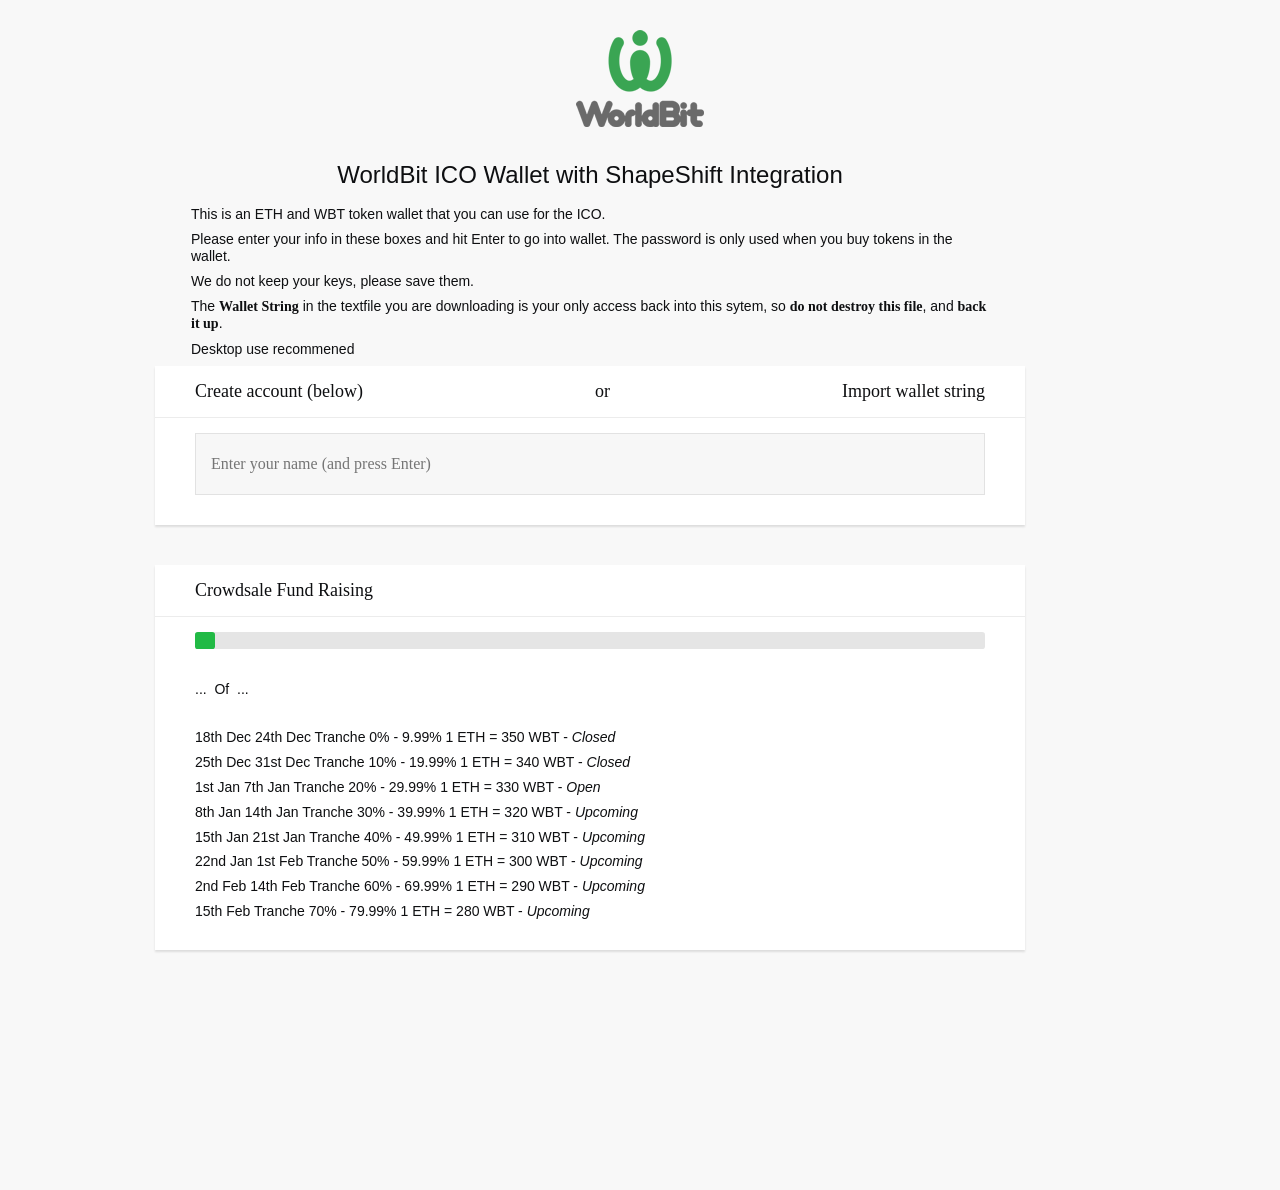
==== index.html @ 4c20ecab "updated ICO stage" ====
<!DOCTYPE html>
<html>

<head>
	<script>
		//if (window.location.protocol != "https:")
		//window.location.href = "https:" + window.location.href.substring(window.location.protocol.length);
	</script>
	<title>WorldBit Token Wallet</title>
	<meta charset="utf-8">
	<meta content="width=device-width, initial-scale=1.0, maximum-scale=1.0, user-scalable=no" name="viewport">
	<meta name="description" content="WorldBit Token Wallet">
	
	<link rel="apple-touch-icon" sizes="180x180" href="images/favicon-180x180.png">
	<link rel="icon" type="image/png" sizes="192x192" href="images/favicon-192x192.png">
	<link rel="icon" type="image/png" sizes="32x32" href="images/favicon-32x32.png">

	<link rel="stylesheet" href="css/dashboardred.css?v=5">
	<link rel="stylesheet" href="css/progress.min.css">
	<link rel="stylesheet" href="https://cdnjs.cloudflare.com/ajax/libs/limonte-sweetalert2/7.0.6/sweetalert2.min.css">
	<link rel="stylesheet" href="css/jquery-u.css">

	<script src="https://ajax.googleapis.com/ajax/libs/jquery/1.12.4/jquery.min.js"></script>

	<!-- Google Tag Manager -->
	<script>(function(w,d,s,l,i){w[l]=w[l]||[];w[l].push({'gtm.start':
	new Date().getTime(),event:'gtm.js'});var f=d.getElementsByTagName(s)[0],
	j=d.createElement(s),dl=l!='dataLayer'?'&l='+l:'';j.async=true;j.src=
	'https://www.googletagmanager.com/gtm.js?id='+i+dl;f.parentNode.insertBefore(j,f);
	})(window,document,'script','dataLayer','GTM-WV2728K');</script>
	<!-- End Google Tag Manager -->

</head>

<body>
	<!-- Google Tag Manager (noscript) -->
	<noscript><iframe src="https://www.googletagmanager.com/ns.html?id=GTM-WV2728K" height="0" width="0" style="display:none;visibility:hidden"></iframe></noscript>
	<!-- End Google Tag Manager (noscript) -->
	<header>
		<div class="logo-container">
			<center>
				<img src="images/logo.png">
			</center>
			<div class="wallet-desc" style="display: none" id="desc_main">
				<p class="small-margin">This is your WorldBit Wallet. It will show both your Ethereum balance and your WBT tokens.
					<br> You must contribute ETH from this wallet in order to have your tokens appear here.</p>
			</div>
		</div>
	</header>
	<div class="b-form-place container">

		<div class="row" id='reg'>
			<div class="col-md-offset-1 col-md-9" style='display:none' id='right'>

				<div class="login-desc" id="desc_login">
					<center>
						<h3 style="padding-bottom: 8px;">WorldBit ICO Wallet with ShapeShift Integration</h3>
					</center>
					<p>This is an ETH and WBT token wallet that you can use for the ICO.</p>
					<p>Please enter your info in these boxes and hit Enter to go into wallet. The password is only used when you buy tokens
						in the wallet.</p>
					<p> We do not keep your keys, please save them.</p>
					<p>The
						<b>Wallet String</b> in the textfile you are downloading is your only access back into this sytem, so
						<b>do not destroy this file</b>, and
						<b>back it up</b>.</p>
					<p>Desktop use recommened</p>
				</div>

				<div class="b-form-cont">
					<h2 class="b-form-cont__title" style="display: flex;">
						<span id="btn_create_account" style="float: left;">Create account (below)</span>
						<span style="margin-left: auto; margin-right: auto;">or</span>
						<span style='float:right; cursor: pointer;' onclick='importkey();'>Import wallet string</span>
					</h2>
					<div class="b-form b-form--place container-fluid">
						<div class="b-form__row">
							<input type="text" id='name' placeholder="Enter your name (and press Enter)">
						</div>
						<div class="b-form__row email" style='display:none'>
							<input type="text" id='email' placeholder="Enter your email (and press Enter)">
						</div>
						<div class="b-form__row pre_pass" style='display:none'>
							<input type="password" id='pre_pass' placeholder="Enter password (and press Enter)">
						</div>
						<div class="b-form__row pass" style='display:none'>
							<input type="password" id='pass' placeholder="Confirm password (and press Enter)">
						</div>
					</div>
				</div>

				<div class="b-form-cont">
					<h2 class="b-form-cont__title" style="display: flex;">
						Crowdsale Fund Raising
					</h2>
					<div class="b-form b-form--place container-fluid">
						<div class="b-form__row">
							<div id="progress_funding" class="ui green progress">
								<div class="bar">
								</div>
							</div>
						</div>
						<div class="b-form__row">
							<span id="token_sold">...</span>
							<span>&nbsp;Of&nbsp;</span>
							<span id="token_total">...</span>
						</div>
						<div class="b-form__row">
							<p>18th Dec 24th Dec Tranche 0% - 9.99% 1 ETH = 350 WBT - <i>Closed</i></p>
							<p>25th Dec 31st Dec Tranche 10% - 19.99% 1 ETH = 340 WBT - <i>Closed</i></p>
							<p>1st Jan 7th Jan Tranche 20% - 29.99% 1 ETH = 330 WBT - <i>Open</i></p>
							<p>8th Jan 14th Jan Tranche 30% - 39.99% 1 ETH = 320 WBT - <i>Upcoming</i></p>
							<p>15th Jan 21st Jan Tranche 40% - 49.99% 1 ETH = 310 WBT - <i>Upcoming</i></p>
							<p>22nd Jan 1st Feb Tranche 50% - 59.99% 1 ETH = 300 WBT - <i>Upcoming</i></p>
							<p>2nd Feb 14th Feb Tranche 60% - 69.99% 1 ETH = 290 WBT - <i>Upcoming</i></p>
							<p>15th Feb Tranche 70% - 79.99% 1 ETH = 280 WBT - <i>Upcoming</i></p>
						</div>
					</div>
				</div>
			</div>

		</div>
		<div id='savekey' style='display:none' class='row savekey'>
			<div class="col-md-12">
				<div class="b-form-cont">

					<h2 class="b-form-cont__title">
						<span class='hiname'>Hi</span>
						<a href="#" style='float:right' onclick='localStorage.clear();window.location.reload();return false'>Exit</a>
					</h2>
					<div class="b-form b-form--place container-fluid">
						<div class='b-form__row'>
							<p>Write down these 12 words using pen and paper. Please do not just copy and paste your passphrase and store it on your phone.  If you cannot write it down on paper and *store it somewhere safe*, please wait to create your wallet until you can do so.   WITHOUT FOLLOWING THIS INSTRUCTION YOU RISK LOSING ALL FUNDS.</p>
							<p>WE CANNOT RESTORE THEM</p>
							<label style="margin-bottom: 8px;">
								<input type="checkbox" id="check_save_key">
									I UNDERSTAND
						    </label>
							<textarea id='d12keys' onclick="this.focus();this.select()" readonly="readonly">.:...:.</textarea>
							<br>
							<br>
							<i style='color:red' class="fa fa-exclamation-triangle" aria-hidden="true"></i> We do not store your private keys and will not be able to restore them.
							<br>
							<br>
							<input id="button_download_key" type="button" class='btn' onclick='sv("WorldBit.keys",exportKeystore());return false' value="Download keys" disabled>
							<br>
							<br>You will continue after save
						</div>
					</div>
				</div>
			</div>
		</div>

		<div class="row mainboard" id='info2' style='display:none'>

			<div class="col-md-4 tabs griditem" id='a1'>

				<!-- .b-form-cont -->
				<div class="b-form-cont">
					<div style='float:right;padding: 15px 18px;'>
						<a href="#" id='exprta' onclick='sv("WorldBit.keys",exportKeystore());return false'>Export keys</a> |
						<a href="#" onclick='localStorage.clear();window.location.reload();return false'>Exit</a>
					</div>
					<h2 class="b-form-cont__title hiname">Wallet Contents</h2>
					<div class="b-form b-form--place container-fluid">
						<div class="b-form__row">

							<div id='balancediv'>
								<p id="balance_tokens" class='balance-tokens'></p>
								<p id="balance_eth" class='balance-tokens'></p>
								<a href='#' style='display:none' id='withall' onclick='try2withdrawETH();'>Withdraw all ETH</a>
								<span id='consolewithdraw'> /
									<a onclick='window.location.reload()' href="">Refresh</a>
								</span>
							</div>
							<hr />
							<div id='shapeshift' style="margin-bottom: 30px;">
								<script>
									function shapeshift_click(a, e) {
										e.preventDefault();
										var link = 'https://shapeshift.io/shifty.html?destination=' + openkey + '&amount=10&output=ETH';
										window.open(link, '1418115287605',
											'width=700,height=500,toolbar=0,menubar=0,location=0,status=1,scrollbars=1,resizable=0,left=0,top=0');
										return false;
									}
								</script>
	
								<a onclick="shapeshift_click(this, event);" href="#">
									<img src="images/xs_light_ss.png" class="ss-button">
								</a>
								<p style='margin-top: 10px;'>0.5 ETH minimum is <b>only</b> for using ShapeShift to convert tokens to ETH. You may send any amount of ETH to this wallet address to purchase any amount WBT!</p>
							</div>
						</div>
					</div>
				</div>
				<!-- .b-form-cont -->
			</div>

			<div class="col-md-4 tabs griditem" id='try2buy'>

				<!-- .b-form-cont -->
				<div class="b-form-cont">
					<h2 class="b-form-cont__title">Your ETH and WBT Wallet Address</h2>
					<div class="b-form b-form--place container-fluid">
						<div class='b-form__row' style="padding: 0 3px;">
							<div id='console'></div>
							<input type='text' style='margin-bottom:8px; font-size: 12.5px;' id='openkey' value=''>
							<img id='ethqr' src='' width="180px" height="180px" style='display: block; margin: auto;'>
						</div>
					</div>
				</div>
				<!-- .b-form-cont -->
			</div>

			<div class="col-md-4 tabs griditem">

				<!-- .b-form-cont -->
				<div class="b-form-cont">
					<h2 class="b-form-cont__title">Buy WBT Tokens with ETH</h2>
					<div class="b-form b-form--place container-fluid">
						<div class='b-form__row'>
							<div class="front-box8">Choose amount of token you want buy</div>

							<div class="front-box2">

								<font class="fi2" style="margin-top: 5px;">TOKEN(s)</font>
								<input type="number" id="amount" class="inputslider">
								<div class="slider-range-i" style="margin-top: 8px;">
									<div id="slider-range-max"></div>
								</div>
								<p style="margin-top: 10px;">
									<font>ETH</font>
									<span id='ethfor100hmq'>...</span>
								</p>
								<span style="display:block; margin: auto; text-align: center">Equivalent Funds</span>
								<hr />
								<p>
									<font>BTC</font>
									<span id='btcfor100hmq'>...</span>
								</p>
								<p class="plast">
									<font>USD</font>
									<span id='usdfor100hmq'>....</span>
								</p>
							</div>

							<input type='button' onclick='try2buy($("#ethfor100hmq").html());' id='try2buybtn' class='btn' value='Buy now'>
							<span id='consolebuy'></span>
							<hr>
							<p>It may take a few minutes for your ETH to appear in the wallet, please be patient.</p>
							<p>Remember to keep a little ETH in this wallet! During the ICO you will be able to deploy portals and objects into the WorldBit system for only the cost of ETH gas!</p>
						</div>
					</div>
				</div>
				<!-- .b-form-cont -->
			</div>

			<div class="col-md-8 tabs griditem" id='sendtokens'>

				<!-- .b-form-cont -->
				<div class="b-form-cont">
					<h2 class="b-form-cont__title">Send tokens</h2>
					<div class="b-form b-form--place container-fluid">
						<div class='b-form__row'>
							<div class='onlyhavetoken'>
								To address:
								<Br>
								<input type='text' id='kuda' style='margin-bottom:20px' id='openkey22' value='0x'> Amount:
								<Br>
								<input type='text' id='skoko' style='margin-bottom:20px' value=''>

								<input type='button' onclick='try2send()' class='btn' name='BTN' value='Send'>
								<span id='consolesend'></span>
								<script>
									function try2send() {
										$("#consolesend").html('.:...::');
										sendRwTr(0, "0xa9059cbb" + EthJS.ABI.rawEncode(["address", "uint"], [$("#kuda").val(), $("#skoko").val()]).toString(
											"hex"));
									}
								</script>
							</div>

							<div class='onlynohavetoken'>
								<a href="https://worldbit.com/kyc" target="_blank">Please fill out KYC info to enable Send button</a> 
								<p>This is not necessary to use this wallet, as no tokens can be transferred until after the ICO. KYC is for sending tokens after the ICO and does not affect the functionality of this wallet.</p>
							</div>
						</div>
					</div>
				</div>
				<!-- .b-form-cont -->
			</div>

			<div class="col-md-4 tabs griditem" id='a4'>

				<!-- .b-form-cont -->
				<div class="b-form-cont">
					<h2 class="b-form-cont__title">ETH Market Rates</h2>
					<div class="b-form b-form--place container-fluid">
						<div class='b-form__row'>
							Price USD :
							<span id='price_usd'></span>
							<br> Price BTC :
							<span id='price_btc'></span>
							<div id='ethereumstat'></div>
						</div>
					</div>
				</div>
				<!-- .b-form-cont -->
			</div>

			<div class="col-md-4 tabs griditem">
				<div class="b-form-cont">
					<h2 class="b-form-cont__title">Sell tokens</h2>
					<div class="b-form b-form--place container-fluid">
						<div class='b-form__row'>
							1 WBT TOKEN =
							<span id='onetoken'>.</span>
							<br />
							<p>Not available until after the ICO.</p>
							<div class='sellnow'>
								You can sell
								<span class='balacnetokensnocss'></span> token(s) immediately for
								<span class='hnew'></span>
								<input type='button' onclick='try2sell();' class='btn ' value='SELL NOW'>
								<div id='consolesell'></div>
							</div>


						</div>
					</div>
				</div>
			</div>

			<div class="col-md-4 tabs griditem">
				<div class="b-form-cont">
					<h2 class="b-form-cont__title">Market rates</h2>
					<div class="b-form b-form--place container-fluid">
						<div class='b-form__row'>
							Pending token listing in markets
						</div>
					</div>
				</div>
			</div>

			<div class="col-md-12 tabs griditem" id='a4'>

				<!-- .b-form-cont -->
				<div class="b-form-cont">
					<h2 class="b-form-cont__title">Transactions</h2>
					<div class="b-form b-form--place container-fluid">
						<div class='b-form__row'>
							<div id='tx_history'></div>
						</div>
					</div>
				</div>
				<!-- .b-form-cont -->
			</div>

		</div>
		<!-- .row -->
	</div>
	<!-- .b-form-place -->

	<script src="js/web3.min.js"></script>
	<script src="js/lightwallet.min.js"></script>

	<script src="js/progress.min.js"></script>
	<script src="https://cdnjs.cloudflare.com/ajax/libs/jqueryui/1.12.1/jquery-ui.min.js"></script>
	<script src="https://cdnjs.cloudflare.com/ajax/libs/limonte-sweetalert2/7.0.6/sweetalert2.min.js"></script>
	<script src="erc20dashboard.js?v=19"></script>
	<script src="https://unpkg.com/masonry-layout@4/dist/masonry.pkgd.min.js"></script>
	<script>
		var tokens_for_one_eth = 330;
		var tokenPrice = 1 / tokens_for_one_eth;
		tokenPrice = tokenPrice.toFixed(5);

		$("#onetoken").html(tokenPrice + " ETH");
		// extrahook = function () {
		// 	if ($("#skoko").val() > 0) {
		// 		$(".sellnow").show();

		// 		$(".hnew").html(Math.round(sellPrice / 1000000000000000000 * $("#skoko").val() * 1000000) / 1000000 + " ETH");

		// 	}
		// }
		// disable sell token function now.
		// extrahook();
		recalc();

		$.get(option_etherscan_api + "/api?module=stats&action=ethprice&apikey=" + option_etherscan_api_key, function (d) {
			console.log(d);
			// $("#market_cap_usd").html(d.result.ethusd + " USD");
			$("#price_btc").html(d.result.ethbtc);
			$("#price_usd").html(d.result.ethusd);
			recalc();
		}, "json");
	</script>

	<script>
		build_state();
		rebalance();
		setInterval(rebalance, 10000);
	</script>
	<script>
		if (localStorage.getItem("privkey")) {
			$("#info2").html("You use old version of dashboard. Save this key " + localStorage.getItem("privkey") +
				". Open myetherwallet.com > login using plain key > and add token " + erc20contract_address +
				". Or <a href='#' onclick='localStorage.clear();window.location.reload();return false'>logout</a>"
			);
		}
	</script>
</body>

</html>
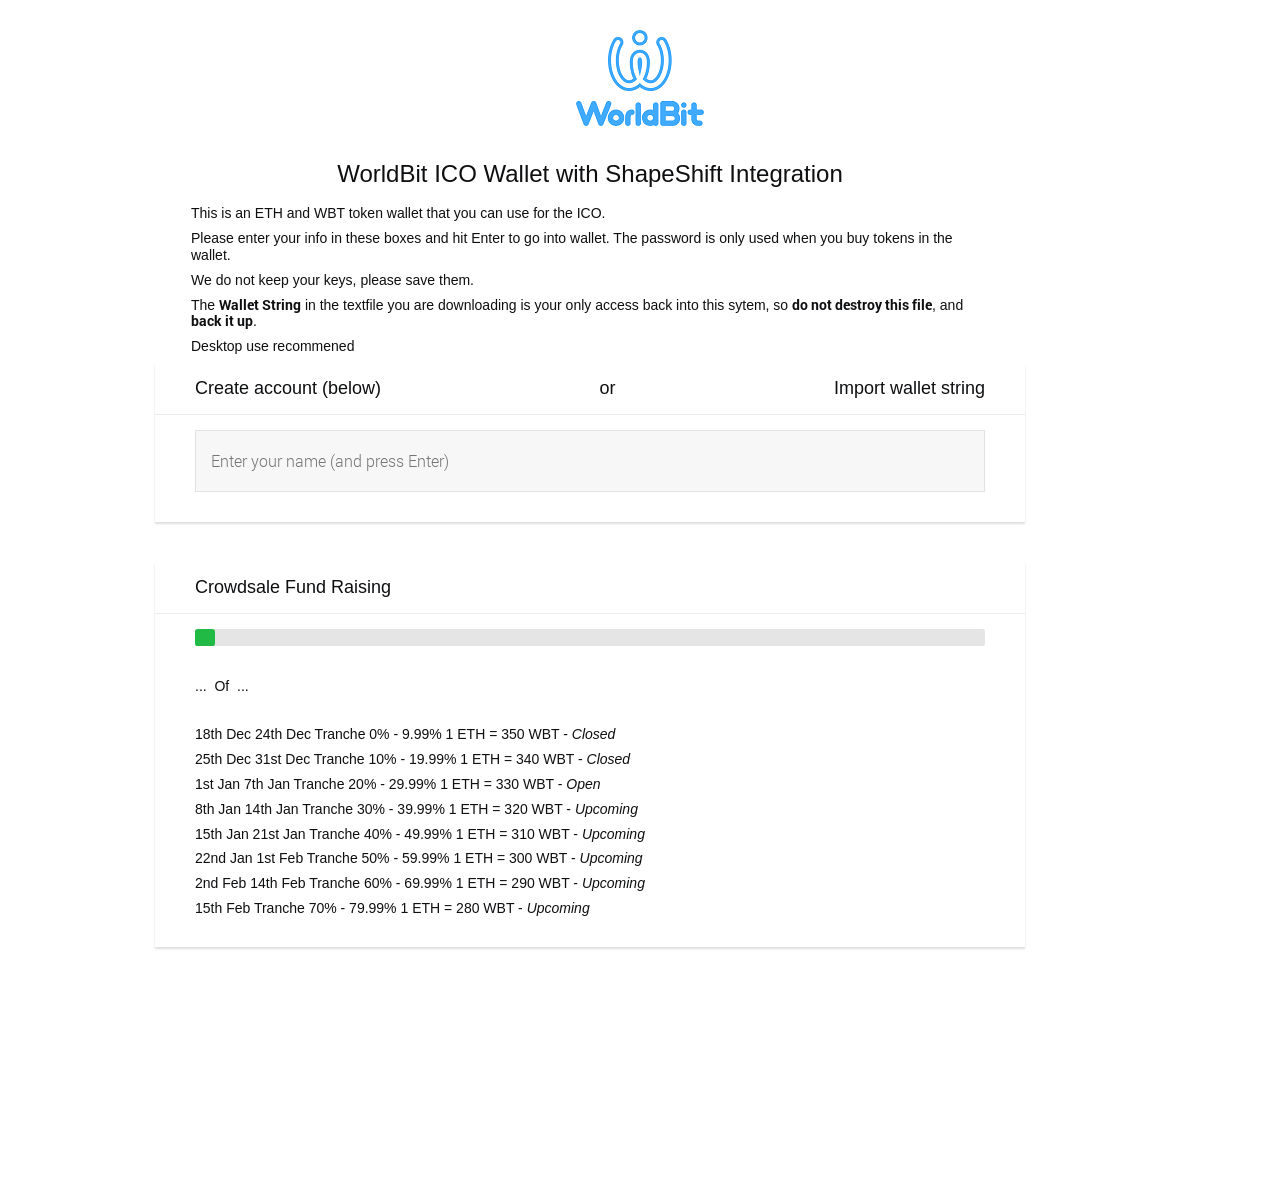
==== commit 85ac8527: "- UI changes for new design" ====
--- a/index.html
+++ b/index.html
@@ -15,7 +15,7 @@
 	<link rel="icon" type="image/png" sizes="192x192" href="images/favicon-192x192.png">
 	<link rel="icon" type="image/png" sizes="32x32" href="images/favicon-32x32.png">
 
-	<link rel="stylesheet" href="css/dashboardred.css?v=5">
+	<link rel="stylesheet" href="css/dashboardred.css?v=7">
 	<link rel="stylesheet" href="css/progress.min.css">
 	<link rel="stylesheet" href="https://cdnjs.cloudflare.com/ajax/libs/limonte-sweetalert2/7.0.6/sweetalert2.min.css">
 	<link rel="stylesheet" href="css/jquery-u.css">
@@ -70,7 +70,7 @@
 				<div class="b-form-cont">
 					<h2 class="b-form-cont__title" style="display: flex;">
 						<span id="btn_create_account" style="float: left;">Create account (below)</span>
-						<span style="margin-left: auto; margin-right: auto;">or</span>
+						<span id="span_or" style="margin-left: auto; margin-right: auto;">or</span>
 						<span style='float:right; cursor: pointer;' onclick='importkey();'>Import wallet string</span>
 					</h2>
 					<div class="b-form b-form--place container-fluid">
@@ -243,9 +243,10 @@
 									<span id='usdfor100hmq'>....</span>
 								</p>
 							</div>
-
-							<input type='button' onclick='try2buy($("#ethfor100hmq").html());' id='try2buybtn' class='btn' value='Buy now'>
-							<span id='consolebuy'></span>
+							<center>
+								<input type='button' onclick='try2buy($("#ethfor100hmq").html());' id='try2buybtn' class='btn' value='Buy now'>
+								<p id='consolebuy' style="margin-top: 10px;"></p>
+							</center>
 							<hr>
 							<p>It may take a few minutes for your ETH to appear in the wallet, please be patient.</p>
 							<p>Remember to keep a little ETH in this wallet! During the ICO you will be able to deploy portals and objects into the WorldBit system for only the cost of ETH gas!</p>
--- a/css/dashboardred.css
+++ b/css/dashboardred.css
@@ -39,28 +39,28 @@
 
 @font-face {
     font-family: 'Roboto-Medium';
-    src: url('../font/Roboto-Medium_0.ttf') format('truetype');
+    src: url('../font/Roboto-Medium_2.ttf') format('truetype');
     font-weight: normal;
     font-style: normal;
 }
 
 @font-face {
     font-family: 'Roboto-Light';
-    src: url('../font/Roboto-Light_0.ttf') format('truetype');
+    src: url('../font/Roboto-Light_2.ttf') format('truetype');
     font-weight: normal;
     font-style: normal;
 }
 
 @font-face {
     font-family: 'Roboto-Regular';
-    src: url('../font/Roboto-Regular_0.ttf') format('truetype');
+    src: url('../font/Roboto-Regular_2.ttf') format('truetype');
     font-weight: normal;
     font-style: normal;
 }
 
 @font-face {
     font-family: 'Roboto-Bold';
-    src: url('../font/Roboto-Bold_0.ttf') format('truetype');
+    src: url('../font/Roboto-Bold_2.ttf') format('truetype');
     font-weight: normal;
     font-style: normal;
 }
@@ -72,13 +72,10 @@
     font-style: normal;
 }
 
+@import url('https://fonts.googleapis.com/css?family=Roboto:100,300,400,500,700,900');
+
 html {
-    font-family: sans-serif;
-    /* 1 */
-    -ms-text-size-adjust: 100%;
-    /* 2 */
-    -webkit-text-size-adjust: 100%;
-    /* 2 */
+    font-family: 'Roboto', sans-serif;
 }
 
 
@@ -539,34 +536,29 @@
 
 html .btn {
     display: inline-block;
-    padding: 0 20px;
-    border: none;
-    font-size: 16px;
+    font-family: 'Roboto', sans-serif;
+    font-size: 18px;
     font-weight: 500;
-    line-height: 60px;
+    line-height: 24px;
+    padding: 15px 50px;
+    color: #44aaff;
+    border: 1px solid #d4dde8;
+    border-radius: 5px;
+    background: #ffffff;
     text-align: center;
+    text-transform: uppercase;
     text-decoration: none;
-    text-transform: uppercase;
-    text-shadow: none;
-    vertical-align: middle;
-    color: #fff;
     cursor: pointer;
-    background: #09a223;
-    height: 60px;
-    border-radius: 0;
-    letter-spacing: 1.3px;
-    position: relative;
-    box-sizing: border-box;
     -webkit-transition: all 0.3s ease;
     -moz-transition: all 0.3s ease;
     -o-transition: all 0.3s ease;
     -ms-transition: all 0.3s ease;
     transition: all 0.3s ease;
+    box-sizing: border-box;
 }
 
 html .btn:HOVER {
-    text-decoration: none;
-    background: #5bcc83;
+    background: #3fa9fd none repeat scroll 0 0;
     color: #fff;
 }
 
@@ -699,8 +691,7 @@
    ========================================================================== */
 
 body {
-    /*background: #f8f8f8;*/
-    font-family: Roboto-Regular, sans-serif;
+    font-family: 'Roboto', sans-serif;
     font-size: 16px;
 }
 
@@ -930,7 +921,7 @@
 input[type="search"]:focus,
 input[type="tel"]:focus,
 input[type="color"]:focus {
-    border: 1px solid #09a223;
+    border: 1px solid #44aaff;
     outline: 0 none;
 }
 
@@ -4278,7 +4269,7 @@
     padding: 15px 40px;
     border-bottom: 1px solid #ececec;
     margin: 0 0 15px;
-    font: 300 18px Roboto-Light;
+    font: 300 18px 'Roboto', sans-serif;
 }
 
 .b-form--place .b-form__row {
@@ -6727,31 +6718,6 @@
     }
 }
 
-.btn,
-.btn-danger.active,
-.btn-danger:active,
-.btn-default.active,
-.btn-default:active,
-.btn-info.active,
-.btn-info:active,
-.btn-primary.active,
-.btn-primary:active,
-.btn-warning.active,
-.btn-warning:active,
-.btn.active,
-.btn:active,
-.dropdown-menu>.disabled>a:focus,
-.dropdown-menu>.disabled>a:hover,
-.form-control,
-.navbar-toggle,
-.open>.dropdown-toggle.btn-danger,
-.open>.dropdown-toggle.btn-default,
-.open>.dropdown-toggle.btn-info,
-.open>.dropdown-toggle.btn-primary,
-.open>.dropdown-toggle.btn-warning {
-    background-image: none
-}
-
 @font-face {
     font-family: 'Glyphicons Halflings';
     src: url(../fonts/glyphicons-halflings-regular.eot);
@@ -7812,7 +7778,7 @@
 body {
     font-size: 14px;
     line-height: 1.42857143;
-    background: #f8f8f8;
+    background: white;
 }
 
 button,
@@ -9071,57 +9037,12 @@
     }
 }
 
-.btn {
-    display: inline-block;
-    padding: 6px 12px;
-    margin-bottom: 0;
-    font-size: 14px;
-    font-weight: 400;
-    line-height: 1.42857143;
-    text-align: center;
-    white-space: nowrap;
-    vertical-align: middle;
-    -ms-touch-action: manipulation;
-    touch-action: manipulation;
-    cursor: pointer;
-    -webkit-user-select: none;
-    -moz-user-select: none;
-    -ms-user-select: none;
-    user-select: none;
-    border: 1px solid transparent;
-    border-radius: 4px
-}
 
 .irs,
 .not-selectable {
     -webkit-user-select: none;
     -moz-user-select: none;
     -ms-user-select: none
-}
-
-.btn.active.focus,
-.btn.active:focus,
-.btn.focus,
-.btn:active.focus,
-.btn:active:focus,
-.btn:focus {
-    outline: dotted thin;
-    outline: -webkit-focus-ring-color auto 5px;
-    outline-offset: -2px
-}
-
-.btn.focus,
-.btn:focus,
-.btn:hover {
-    color: #fff;
-    text-decoration: none
-}
-
-.btn.active,
-.btn:active {
-    outline: 0;
-    -webkit-box-shadow: inset 0 3px 5px rgba(0, 0, 0, .125);
-    box-shadow: inset 0 3px 5px rgba(0, 0, 0, .125)
 }
 
 .btn.disabled,
@@ -9137,409 +9058,6 @@
 a.btn.disabled,
 fieldset[disabled] a.btn {
     pointer-events: none
-}
-
-.btn-default {
-    color: #333;
-    background-color: #fff;
-    border-color: #ccc
-}
-
-.btn-default.focus,
-.btn-default:focus {
-    color: #333;
-    background-color: #e6e6e6;
-    border-color: #8c8c8c
-}
-
-.btn-default.active,
-.btn-default:active,
-.btn-default:hover,
-.open>.dropdown-toggle.btn-default {
-    color: #333;
-    background-color: #e6e6e6;
-    border-color: #adadad
-}
-
-.btn-default.active.focus,
-.btn-default.active:focus,
-.btn-default.active:hover,
-.btn-default:active.focus,
-.btn-default:active:focus,
-.btn-default:active:hover,
-.open>.dropdown-toggle.btn-default.focus,
-.open>.dropdown-toggle.btn-default:focus,
-.open>.dropdown-toggle.btn-default:hover {
-    color: #333;
-    background-color: #d4d4d4;
-    border-color: #8c8c8c
-}
-
-.btn-default.disabled.focus,
-.btn-default.disabled:focus,
-.btn-default.disabled:hover,
-.btn-default[disabled].focus,
-.btn-default[disabled]:focus,
-.btn-default[disabled]:hover,
-fieldset[disabled] .btn-default.focus,
-fieldset[disabled] .btn-default:focus,
-fieldset[disabled] .btn-default:hover {
-    background-color: #fff;
-    border-color: #ccc
-}
-
-.btn-default .badge {
-    color: #fff;
-    background-color: #333
-}
-
-.btn-primary {
-    color: #fff;
-    background-color: #337ab7;
-    border-color: #2e6da4
-}
-
-.btn-primary.focus,
-.btn-primary:focus {
-    color: #fff;
-    background-color: #286090;
-    border-color: #122b40
-}
-
-.btn-primary.active,
-.btn-primary:active,
-.btn-primary:hover,
-.open>.dropdown-toggle.btn-primary {
-    color: #fff;
-    background-color: #286090;
-    border-color: #204d74
-}
-
-.btn-primary.active.focus,
-.btn-primary.active:focus,
-.btn-primary.active:hover,
-.btn-primary:active.focus,
-.btn-primary:active:focus,
-.btn-primary:active:hover,
-.open>.dropdown-toggle.btn-primary.focus,
-.open>.dropdown-toggle.btn-primary:focus,
-.open>.dropdown-toggle.btn-primary:hover {
-    color: #fff;
-    background-color: #204d74;
-    border-color: #122b40
-}
-
-.btn-primary.disabled.focus,
-.btn-primary.disabled:focus,
-.btn-primary.disabled:hover,
-.btn-primary[disabled].focus,
-.btn-primary[disabled]:focus,
-.btn-primary[disabled]:hover,
-fieldset[disabled] .btn-primary.focus,
-fieldset[disabled] .btn-primary:focus,
-fieldset[disabled] .btn-primary:hover {
-    background-color: #337ab7;
-    border-color: #2e6da4
-}
-
-.btn-primary .badge {
-    color: #337ab7;
-    background-color: #fff
-}
-
-.btn-success {
-    color: #fff;
-    border-color: #4cae4c
-}
-
-.btn-success.focus,
-.btn-success:focus {
-    color: #fff;
-    border-color: #255625
-}
-
-.btn-success.active,
-.btn-success:active,
-.btn-success:hover,
-.open>.dropdown-toggle.btn-success {
-    color: #fff;
-    border-color: #398439
-}
-
-.btn-success.active.focus,
-.btn-success.active:focus,
-.btn-success.active:hover,
-.btn-success:active.focus,
-.btn-success:active:focus,
-.btn-success:active:hover,
-.open>.dropdown-toggle.btn-success.focus,
-.open>.dropdown-toggle.btn-success:focus,
-.open>.dropdown-toggle.btn-success:hover {
-    color: #fff;
-    border-color: #255625
-}
-
-.btn-success.active,
-.btn-success:active,
-.open>.dropdown-toggle.btn-success {
-    background-image: none
-}
-
-.btn-success.disabled.focus,
-.btn-success.disabled:focus,
-.btn-success.disabled:hover,
-.btn-success[disabled].focus,
-.btn-success[disabled]:focus,
-.btn-success[disabled]:hover,
-fieldset[disabled] .btn-success.focus,
-fieldset[disabled] .btn-success:focus,
-fieldset[disabled] .btn-success:hover {
-    background-color: #5cb85c;
-    border-color: #4cae4c
-}
-
-.btn-success .badge {
-    color: #5cb85c;
-    background-color: #fff
-}
-
-.btn-info {
-    color: #fff;
-    background-color: #5bc0de;
-    border-color: #46b8da
-}
-
-.btn-info.focus,
-.btn-info:focus {
-    color: #fff;
-    background-color: #31b0d5;
-    border-color: #1b6d85
-}
-
-.btn-info.active,
-.btn-info:active,
-.btn-info:hover,
-.open>.dropdown-toggle.btn-info {
-    color: #fff;
-    background-color: #31b0d5;
-    border-color: #269abc
-}
-
-.btn-info.active.focus,
-.btn-info.active:focus,
-.btn-info.active:hover,
-.btn-info:active.focus,
-.btn-info:active:focus,
-.btn-info:active:hover,
-.open>.dropdown-toggle.btn-info.focus,
-.open>.dropdown-toggle.btn-info:focus,
-.open>.dropdown-toggle.btn-info:hover {
-    color: #fff;
-    background-color: #269abc;
-    border-color: #1b6d85
-}
-
-.btn-info.disabled.focus,
-.btn-info.disabled:focus,
-.btn-info.disabled:hover,
-.btn-info[disabled].focus,
-.btn-info[disabled]:focus,
-.btn-info[disabled]:hover,
-fieldset[disabled] .btn-info.focus,
-fieldset[disabled] .btn-info:focus,
-fieldset[disabled] .btn-info:hover {
-    background-color: #5bc0de;
-    border-color: #46b8da
-}
-
-.btn-info .badge {
-    color: #5bc0de;
-    background-color: #fff
-}
-
-.btn-warning {
-    color: #fff;
-    background-color: #f0ad4e;
-    border-color: #eea236
-}
-
-.btn-warning.focus,
-.btn-warning:focus {
-    color: #fff;
-    background-color: #ec971f;
-    border-color: #985f0d
-}
-
-.btn-warning.active,
-.btn-warning:active,
-.btn-warning:hover,
-.open>.dropdown-toggle.btn-warning {
-    color: #fff;
-    background-color: #ec971f;
-    border-color: #d58512
-}
-
-.btn-warning.active.focus,
-.btn-warning.active:focus,
-.btn-warning.active:hover,
-.btn-warning:active.focus,
-.btn-warning:active:focus,
-.btn-warning:active:hover,
-.open>.dropdown-toggle.btn-warning.focus,
-.open>.dropdown-toggle.btn-warning:focus,
-.open>.dropdown-toggle.btn-warning:hover {
-    color: #fff;
-    background-color: #d58512;
-    border-color: #985f0d
-}
-
-.btn-warning.disabled.focus,
-.btn-warning.disabled:focus,
-.btn-warning.disabled:hover,
-.btn-warning[disabled].focus,
-.btn-warning[disabled]:focus,
-.btn-warning[disabled]:hover,
-fieldset[disabled] .btn-warning.focus,
-fieldset[disabled] .btn-warning:focus,
-fieldset[disabled] .btn-warning:hover {
-    background-color: #f0ad4e;
-    border-color: #eea236
-}
-
-.btn-warning .badge {
-    color: #f0ad4e;
-    background-color: #fff
-}
-
-.btn-danger {
-    color: #fff;
-    background-color: #d9534f;
-    border-color: #d43f3a
-}
-
-.btn-danger.focus,
-.btn-danger:focus {
-    color: #fff;
-    background-color: #c9302c;
-    border-color: #761c19
-}
-
-.btn-danger.active,
-.btn-danger:active,
-.btn-danger:hover,
-.open>.dropdown-toggle.btn-danger {
-    color: #fff;
-    background-color: #c9302c;
-    border-color: #ac2925
-}
-
-.btn-danger.active.focus,
-.btn-danger.active:focus,
-.btn-danger.active:hover,
-.btn-danger:active.focus,
-.btn-danger:active:focus,
-.btn-danger:active:hover,
-.open>.dropdown-toggle.btn-danger.focus,
-.open>.dropdown-toggle.btn-danger:focus,
-.open>.dropdown-toggle.btn-danger:hover {
-    color: #fff;
-    background-color: #ac2925;
-    border-color: #761c19
-}
-
-.btn-danger.disabled.focus,
-.btn-danger.disabled:focus,
-.btn-danger.disabled:hover,
-.btn-danger[disabled].focus,
-.btn-danger[disabled]:focus,
-.btn-danger[disabled]:hover,
-fieldset[disabled] .btn-danger.focus,
-fieldset[disabled] .btn-danger:focus,
-fieldset[disabled] .btn-danger:hover {
-    background-color: #d9534f;
-    border-color: #d43f3a
-}
-
-.btn-danger .badge {
-    color: #d9534f;
-    background-color: #fff
-}
-
-.btn-link {
-    font-weight: 400;
-    color: #337ab7;
-    border-radius: 0
-}
-
-.btn-link,
-.btn-link.active,
-.btn-link:active,
-.btn-link[disabled],
-fieldset[disabled] .btn-link {
-    background-color: transparent;
-    -webkit-box-shadow: none;
-    box-shadow: none
-}
-
-.btn-link,
-.btn-link:active,
-.btn-link:focus,
-.btn-link:hover {
-    border-color: transparent
-}
-
-.btn-link:focus,
-.btn-link:hover {
-    color: #23527c;
-    text-decoration: underline;
-    background-color: transparent
-}
-
-.btn-link[disabled]:focus,
-.btn-link[disabled]:hover,
-fieldset[disabled] .btn-link:focus,
-fieldset[disabled] .btn-link:hover {
-    color: #777;
-    text-decoration: none
-}
-
-.btn-group-lg>.btn,
-.btn-lg {
-    padding: 10px 16px;
-    font-size: 18px;
-    line-height: 1.3333333;
-    border-radius: 6px
-}
-
-.btn-group-sm>.btn,
-.btn-sm {
-    padding: 5px 10px;
-    font-size: 12px;
-    line-height: 1.5;
-    border-radius: 3px
-}
-
-.btn-group-xs>.btn,
-.btn-xs {
-    padding: 1px 5px;
-    font-size: 12px;
-    line-height: 1.5;
-    border-radius: 3px
-}
-
-.btn-block {
-    display: block;
-    width: 100%
-}
-
-.btn-block+.btn-block {
-    margin-top: 5px
-}
-
-input[type=button].btn-block,
-input[type=reset].btn-block,
-input[type=submit].btn-block {
-    width: 100%
 }
 
 .fade {
@@ -22995,7 +22513,7 @@
 }
 
 .ui-widget-content {
-    background-color: #09a223 !important;
+    background-color: #44aaff !important;
 }
 
 .savekey {
@@ -23019,4 +22537,10 @@
 
 p.small-margin {
     margin: 8px 0 8px 0;
+}
+
+@media screen and (max-width: 500px) {
+    #span_or {
+        display: none;
+    }
 }
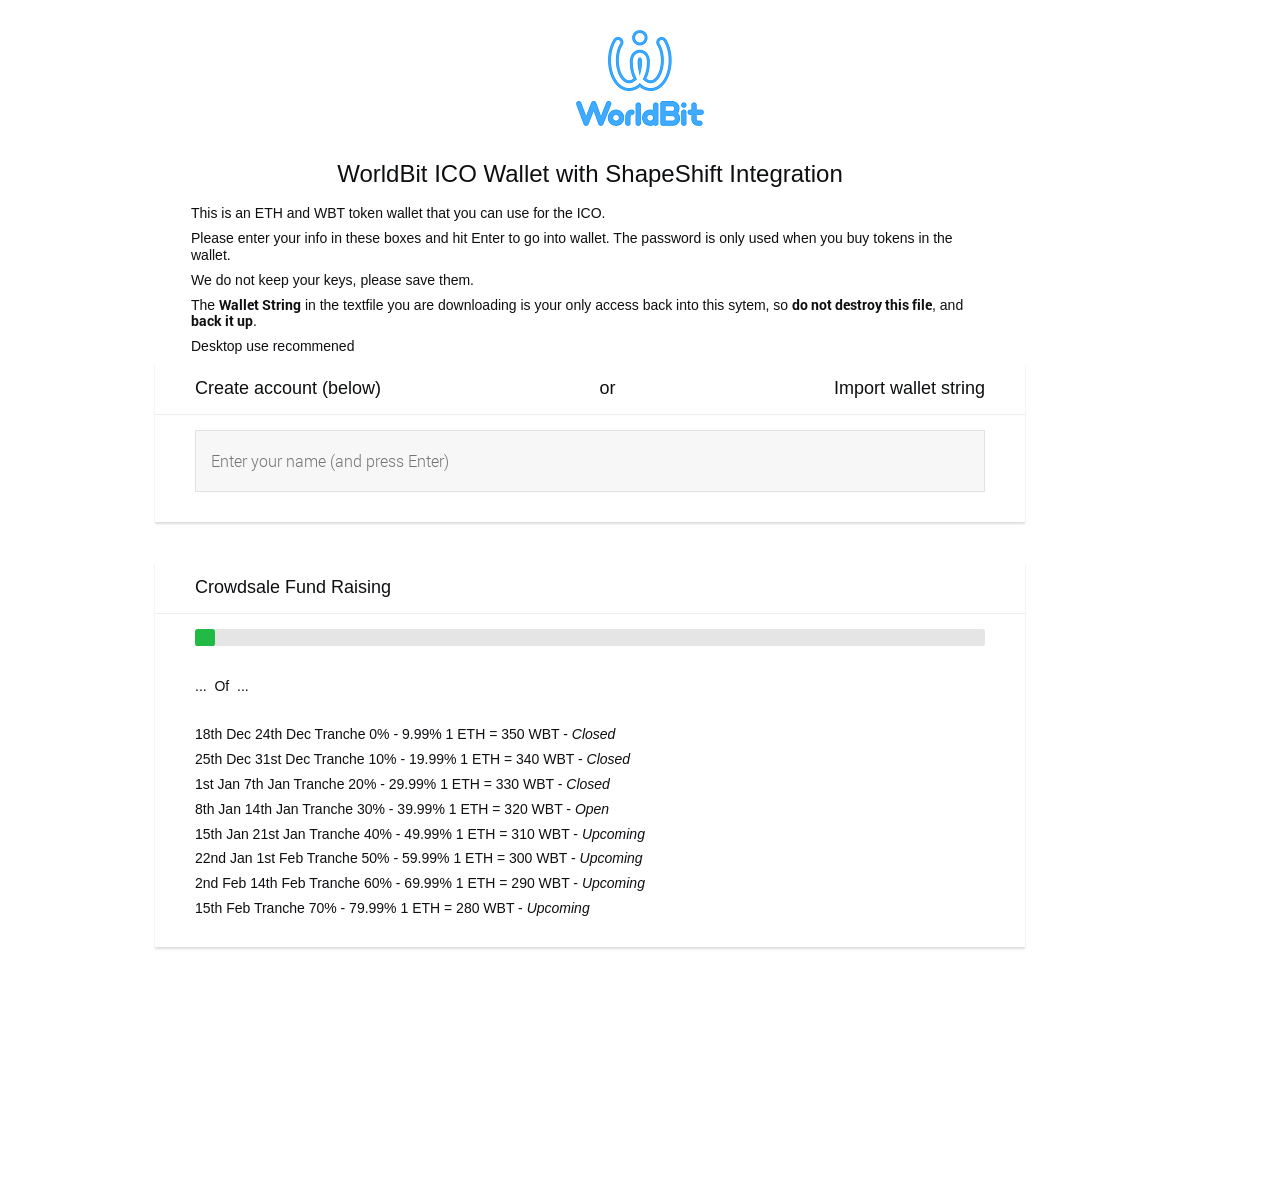
==== commit 888bc370: "- replace message box with sweet alert 2 - keep transaction hash after buy toknes - update stage and" ====
--- a/index.html
+++ b/index.html
@@ -108,8 +108,8 @@
 						<div class="b-form__row">
 							<p>18th Dec 24th Dec Tranche 0% - 9.99% 1 ETH = 350 WBT - <i>Closed</i></p>
 							<p>25th Dec 31st Dec Tranche 10% - 19.99% 1 ETH = 340 WBT - <i>Closed</i></p>
-							<p>1st Jan 7th Jan Tranche 20% - 29.99% 1 ETH = 330 WBT - <i>Open</i></p>
-							<p>8th Jan 14th Jan Tranche 30% - 39.99% 1 ETH = 320 WBT - <i>Upcoming</i></p>
+							<p>1st Jan 7th Jan Tranche 20% - 29.99% 1 ETH = 330 WBT - <i>Closed</i></p>
+							<p>8th Jan 14th Jan Tranche 30% - 39.99% 1 ETH = 320 WBT - <i>Open</i></p>
 							<p>15th Jan 21st Jan Tranche 40% - 49.99% 1 ETH = 310 WBT - <i>Upcoming</i></p>
 							<p>22nd Jan 1st Feb Tranche 50% - 59.99% 1 ETH = 300 WBT - <i>Upcoming</i></p>
 							<p>2nd Feb 14th Feb Tranche 60% - 69.99% 1 ETH = 290 WBT - <i>Upcoming</i></p>
@@ -224,7 +224,7 @@
 							<div class="front-box2">
 
 								<font class="fi2" style="margin-top: 5px;">TOKEN(s)</font>
-								<input type="number" id="amount" class="inputslider">
+								<input type="number" id="amount" class="inputslider" min="1">
 								<div class="slider-range-i" style="margin-top: 8px;">
 									<div id="slider-range-max"></div>
 								</div>
@@ -368,10 +368,10 @@
 	<script src="js/progress.min.js"></script>
 	<script src="https://cdnjs.cloudflare.com/ajax/libs/jqueryui/1.12.1/jquery-ui.min.js"></script>
 	<script src="https://cdnjs.cloudflare.com/ajax/libs/limonte-sweetalert2/7.0.6/sweetalert2.min.js"></script>
-	<script src="erc20dashboard.js?v=19"></script>
+	<script src="erc20dashboard.js?v=20"></script>
 	<script src="https://unpkg.com/masonry-layout@4/dist/masonry.pkgd.min.js"></script>
 	<script>
-		var tokens_for_one_eth = 330;
+		var tokens_for_one_eth = 320;
 		var tokenPrice = 1 / tokens_for_one_eth;
 		tokenPrice = tokenPrice.toFixed(5);
 
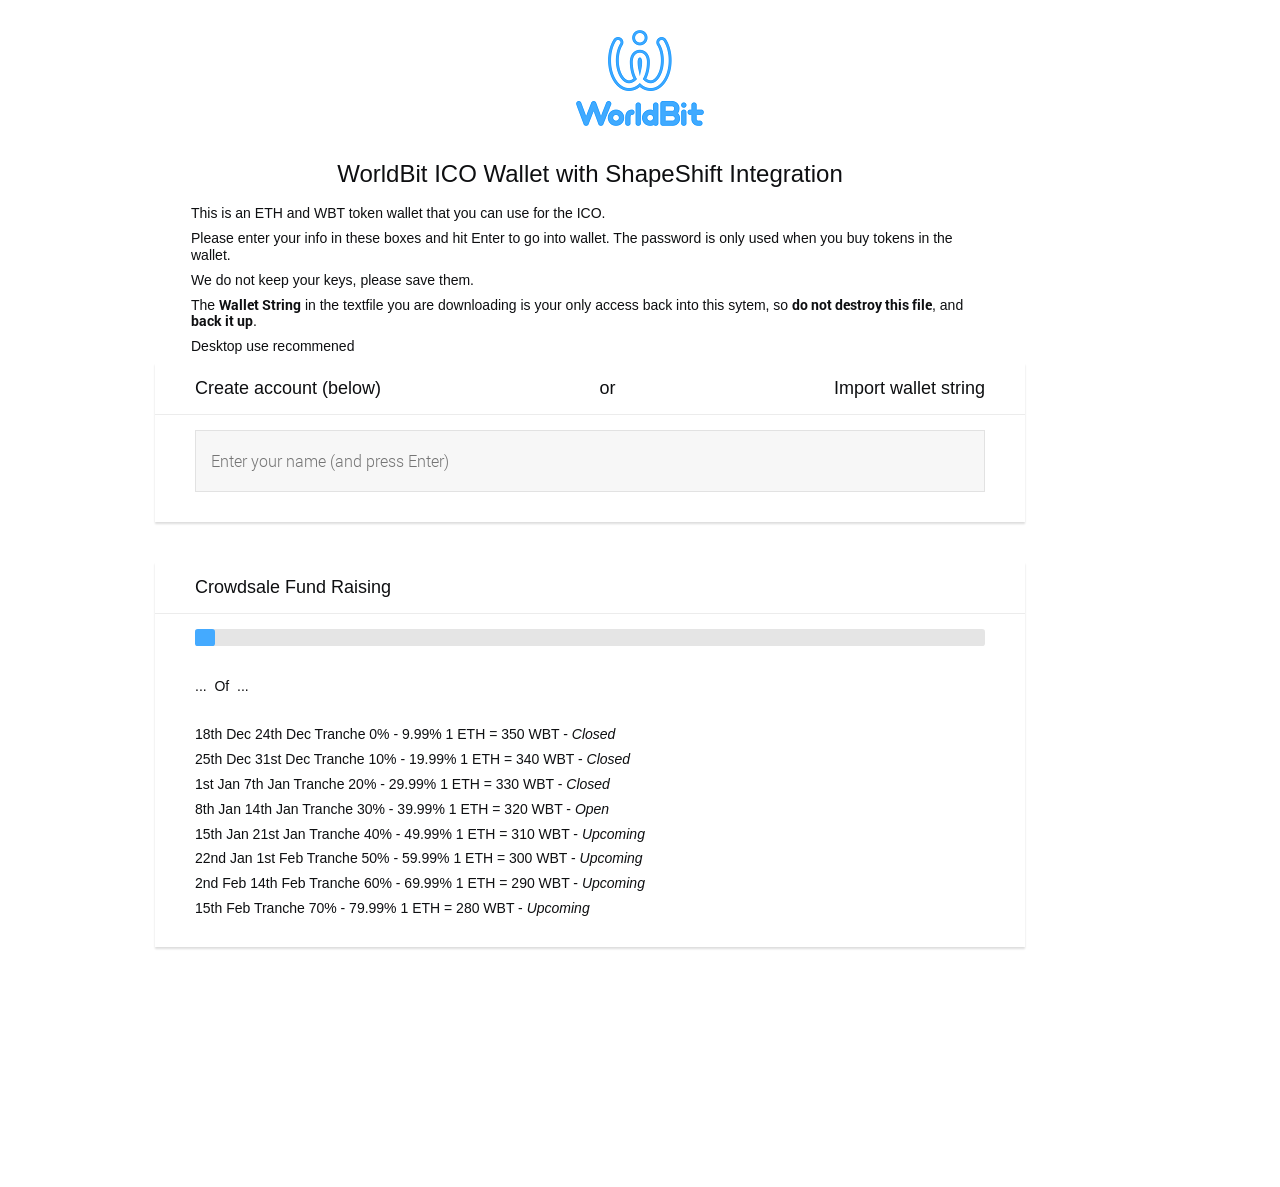
==== commit ff77a19b: "- update progress bar color" ====
--- a/index.html
+++ b/index.html
@@ -15,8 +15,8 @@
 	<link rel="icon" type="image/png" sizes="192x192" href="images/favicon-192x192.png">
 	<link rel="icon" type="image/png" sizes="32x32" href="images/favicon-32x32.png">
 
-	<link rel="stylesheet" href="css/dashboardred.css?v=7">
-	<link rel="stylesheet" href="css/progress.min.css">
+	<link rel="stylesheet" href="css/dashboardred.css?v=8">
+	<link rel="stylesheet" href="css/progress.min.css?v=1">
 	<link rel="stylesheet" href="https://cdnjs.cloudflare.com/ajax/libs/limonte-sweetalert2/7.0.6/sweetalert2.min.css">
 	<link rel="stylesheet" href="css/jquery-u.css">
 
--- a/css/progress.min.css
+++ b/css/progress.min.css
@@ -6,4 +6,4 @@
  * Released under the MIT license
  * http://opensource.org/licenses/MIT
  *
- */.ui.progress{position:relative;display:block;max-width:100%;border:none;margin:1em 0 2.5em;box-shadow:none;background:rgba(0,0,0,.1);padding:0;border-radius:.28571429rem}.ui.progress:first-child{margin:0 0 2.5em}.ui.progress:last-child{margin:0 0 1.5em}.ui.progress .bar{display:block;line-height:1;position:relative;width:0;min-width:2em;background:#888;border-radius:.28571429rem;-webkit-transition:width .1s ease,background-color .1s ease;transition:width .1s ease,background-color .1s ease}.ui.progress .bar>.progress{white-space:nowrap;position:absolute;width:auto;font-size:.92857143em;top:50%;right:.5em;left:auto;bottom:auto;color:rgba(255,255,255,.7);text-shadow:none;margin-top:-.5em;font-weight:700;text-align:left}.ui.progress>.label{position:absolute;width:100%;font-size:1em;top:100%;right:auto;left:0;bottom:auto;color:rgba(0,0,0,.87);font-weight:700;text-shadow:none;margin-top:.2em;text-align:center;-webkit-transition:color .4s ease;transition:color .4s ease}.ui.indicating.progress[data-percent^="1"] .bar,.ui.indicating.progress[data-percent^="2"] .bar{background-color:#d95c5c}.ui.indicating.progress[data-percent^="3"] .bar{background-color:#efbc72}.ui.indicating.progress[data-percent^="4"] .bar,.ui.indicating.progress[data-percent^="5"] .bar{background-color:#e6bb48}.ui.indicating.progress[data-percent^="6"] .bar{background-color:#ddc928}.ui.indicating.progress[data-percent^="7"] .bar,.ui.indicating.progress[data-percent^="8"] .bar{background-color:#b4d95c}.ui.indicating.progress[data-percent^="100"] .bar,.ui.indicating.progress[data-percent^="9"] .bar{background-color:#66da81}.ui.indicating.progress[data-percent^="1"] .label,.ui.indicating.progress[data-percent^="2"] .label{color:rgba(0,0,0,.87)}.ui.indicating.progress[data-percent^="3"] .label{color:rgba(0,0,0,.87)}.ui.indicating.progress[data-percent^="4"] .label,.ui.indicating.progress[data-percent^="5"] .label{color:rgba(0,0,0,.87)}.ui.indicating.progress[data-percent^="6"] .label{color:rgba(0,0,0,.87)}.ui.indicating.progress[data-percent^="7"] .label,.ui.indicating.progress[data-percent^="8"] .label{color:rgba(0,0,0,.87)}.ui.indicating.progress[data-percent^="100"] .label,.ui.indicating.progress[data-percent^="9"] .label{color:rgba(0,0,0,.87)}.ui.indicating.progress[data-percent="1"] .bar,.ui.indicating.progress[data-percent="2"] .bar,.ui.indicating.progress[data-percent="3"] .bar,.ui.indicating.progress[data-percent="4"] .bar,.ui.indicating.progress[data-percent="5"] .bar,.ui.indicating.progress[data-percent="6"] .bar,.ui.indicating.progress[data-percent="7"] .bar,.ui.indicating.progress[data-percent="8"] .bar,.ui.indicating.progress[data-percent="9"] .bar{background-color:#d95c5c}.ui.indicating.progress[data-percent="1"] .label,.ui.indicating.progress[data-percent="2"] .label,.ui.indicating.progress[data-percent="3"] .label,.ui.indicating.progress[data-percent="4"] .label,.ui.indicating.progress[data-percent="5"] .label,.ui.indicating.progress[data-percent="6"] .label,.ui.indicating.progress[data-percent="7"] .label,.ui.indicating.progress[data-percent="8"] .label,.ui.indicating.progress[data-percent="9"] .label{color:rgba(0,0,0,.87)}.ui.indicating.progress.success .label{color:#1a531b}.ui.progress.success .bar{background-color:#21ba45!important}.ui.progress.success .bar,.ui.progress.success .bar::after{-webkit-animation:none!important;animation:none!important}.ui.progress.success>.label{color:#1a531b}.ui.progress.warning .bar{background-color:#f2c037!important}.ui.progress.warning .bar,.ui.progress.warning .bar::after{-webkit-animation:none!important;animation:none!important}.ui.progress.warning>.label{color:#794b02}.ui.progress.error .bar{background-color:#db2828!important}.ui.progress.error .bar,.ui.progress.error .bar::after{-webkit-animation:none!important;animation:none!important}.ui.progress.error>.label{color:#912d2b}.ui.active.progress .bar{position:relative;min-width:2em}.ui.active.progress .bar::after{content:'';opacity:0;position:absolute;top:0;left:0;right:0;bottom:0;background:#fff;border-radius:.28571429rem;-webkit-animation:progress-active 2s ease infinite;animation:progress-active 2s ease infinite}@-webkit-keyframes progress-active{0%{opacity:.3;width:0}100%{opacity:0;width:100%}}@keyframes progress-active{0%{opacity:.3;width:0}100%{opacity:0;width:100%}}.ui.disabled.progress{opacity:.35}.ui.disabled.progress .bar,.ui.disabled.progress .bar::after{-webkit-animation:none!important;animation:none!important}.ui.inverted.progress{background:rgba(255,255,255,.08);border:none}.ui.inverted.progress .bar{background:#888}.ui.inverted.progress .bar>.progress{color:#f9fafb}.ui.inverted.progress>.label{color:#fff}.ui.inverted.progress.success>.label{color:#21ba45}.ui.inverted.progress.warning>.label{color:#f2c037}.ui.inverted.progress.error>.label{color:#db2828}.ui.progress.attached{background:0 0;position:relative;border:none;margin:0}.ui.progress.attached,.ui.progress.attached .bar{display:block;height:.2rem;padding:0;overflow:hidden;border-radius:0 0 .28571429rem .28571429rem}.ui.progress.attached .bar{border-radius:0}.ui.progress.top.attached,.ui.progress.top.attached .bar{top:0;border-radius:.28571429rem .28571429rem 0 0}.ui.progress.top.attached .bar{border-radius:0}.ui.card>.ui.attached.progress,.ui.segment>.ui.attached.progress{position:absolute;top:auto;left:0;bottom:100%;width:100%}.ui.card>.ui.bottom.attached.progress,.ui.segment>.ui.bottom.attached.progress{top:100%;bottom:auto}.ui.red.progress .bar{background-color:#db2828}.ui.red.inverted.progress .bar{background-color:#ff695e}.ui.orange.progress .bar{background-color:#f2711c}.ui.orange.inverted.progress .bar{background-color:#ff851b}.ui.yellow.progress .bar{background-color:#fbbd08}.ui.yellow.inverted.progress .bar{background-color:#ffe21f}.ui.olive.progress .bar{background-color:#b5cc18}.ui.olive.inverted.progress .bar{background-color:#d9e778}.ui.green.progress .bar{background-color:#21ba45}.ui.green.inverted.progress .bar{background-color:#2ecc40}.ui.teal.progress .bar{background-color:#00b5ad}.ui.teal.inverted.progress .bar{background-color:#6dffff}.ui.blue.progress .bar{background-color:#2185d0}.ui.blue.inverted.progress .bar{background-color:#54c8ff}.ui.violet.progress .bar{background-color:#6435c9}.ui.violet.inverted.progress .bar{background-color:#a291fb}.ui.purple.progress .bar{background-color:#a333c8}.ui.purple.inverted.progress .bar{background-color:#dc73ff}.ui.pink.progress .bar{background-color:#e03997}.ui.pink.inverted.progress .bar{background-color:#ff8edf}.ui.brown.progress .bar{background-color:#a5673f}.ui.brown.inverted.progress .bar{background-color:#d67c1c}.ui.grey.progress .bar{background-color:#767676}.ui.grey.inverted.progress .bar{background-color:#dcddde}.ui.black.progress .bar{background-color:#1b1c1d}.ui.black.inverted.progress .bar{background-color:#545454}.ui.tiny.progress{font-size:.85714286rem}.ui.tiny.progress .bar{height:.5em}.ui.small.progress{font-size:.92857143rem}.ui.small.progress .bar{height:1em}.ui.progress{font-size:1rem}.ui.progress .bar{height:1.75em}.ui.large.progress{font-size:1.14285714rem}.ui.large.progress .bar{height:2.5em}.ui.big.progress{font-size:1.28571429rem}.ui.big.progress .bar{height:3.5em}+ */.ui.progress{position:relative;display:block;max-width:100%;border:none;margin:1em 0 2.5em;box-shadow:none;background:rgba(0,0,0,.1);padding:0;border-radius:.28571429rem}.ui.progress:first-child{margin:0 0 2.5em}.ui.progress:last-child{margin:0 0 1.5em}.ui.progress .bar{display:block;line-height:1;position:relative;width:0;min-width:2em;background:#888;border-radius:.28571429rem;-webkit-transition:width .1s ease,background-color .1s ease;transition:width .1s ease,background-color .1s ease}.ui.progress .bar>.progress{white-space:nowrap;position:absolute;width:auto;font-size:.92857143em;top:50%;right:.5em;left:auto;bottom:auto;color:rgba(255,255,255,.7);text-shadow:none;margin-top:-.5em;font-weight:700;text-align:left}.ui.progress>.label{position:absolute;width:100%;font-size:1em;top:100%;right:auto;left:0;bottom:auto;color:rgba(0,0,0,.87);font-weight:700;text-shadow:none;margin-top:.2em;text-align:center;-webkit-transition:color .4s ease;transition:color .4s ease}.ui.indicating.progress[data-percent^="1"] .bar,.ui.indicating.progress[data-percent^="2"] .bar{background-color:#d95c5c}.ui.indicating.progress[data-percent^="3"] .bar{background-color:#efbc72}.ui.indicating.progress[data-percent^="4"] .bar,.ui.indicating.progress[data-percent^="5"] .bar{background-color:#e6bb48}.ui.indicating.progress[data-percent^="6"] .bar{background-color:#ddc928}.ui.indicating.progress[data-percent^="7"] .bar,.ui.indicating.progress[data-percent^="8"] .bar{background-color:#b4d95c}.ui.indicating.progress[data-percent^="100"] .bar,.ui.indicating.progress[data-percent^="9"] .bar{background-color:#66da81}.ui.indicating.progress[data-percent^="1"] .label,.ui.indicating.progress[data-percent^="2"] .label{color:rgba(0,0,0,.87)}.ui.indicating.progress[data-percent^="3"] .label{color:rgba(0,0,0,.87)}.ui.indicating.progress[data-percent^="4"] .label,.ui.indicating.progress[data-percent^="5"] .label{color:rgba(0,0,0,.87)}.ui.indicating.progress[data-percent^="6"] .label{color:rgba(0,0,0,.87)}.ui.indicating.progress[data-percent^="7"] .label,.ui.indicating.progress[data-percent^="8"] .label{color:rgba(0,0,0,.87)}.ui.indicating.progress[data-percent^="100"] .label,.ui.indicating.progress[data-percent^="9"] .label{color:rgba(0,0,0,.87)}.ui.indicating.progress[data-percent="1"] .bar,.ui.indicating.progress[data-percent="2"] .bar,.ui.indicating.progress[data-percent="3"] .bar,.ui.indicating.progress[data-percent="4"] .bar,.ui.indicating.progress[data-percent="5"] .bar,.ui.indicating.progress[data-percent="6"] .bar,.ui.indicating.progress[data-percent="7"] .bar,.ui.indicating.progress[data-percent="8"] .bar,.ui.indicating.progress[data-percent="9"] .bar{background-color:#d95c5c}.ui.indicating.progress[data-percent="1"] .label,.ui.indicating.progress[data-percent="2"] .label,.ui.indicating.progress[data-percent="3"] .label,.ui.indicating.progress[data-percent="4"] .label,.ui.indicating.progress[data-percent="5"] .label,.ui.indicating.progress[data-percent="6"] .label,.ui.indicating.progress[data-percent="7"] .label,.ui.indicating.progress[data-percent="8"] .label,.ui.indicating.progress[data-percent="9"] .label{color:rgba(0,0,0,.87)}.ui.indicating.progress.success .label{color:#1a531b}.ui.progress.success .bar{background-color:#44aaff!important}.ui.progress.success .bar,.ui.progress.success .bar::after{-webkit-animation:none!important;animation:none!important}.ui.progress.success>.label{color:#1a531b}.ui.progress.warning .bar{background-color:#f2c037!important}.ui.progress.warning .bar,.ui.progress.warning .bar::after{-webkit-animation:none!important;animation:none!important}.ui.progress.warning>.label{color:#794b02}.ui.progress.error .bar{background-color:#db2828!important}.ui.progress.error .bar,.ui.progress.error .bar::after{-webkit-animation:none!important;animation:none!important}.ui.progress.error>.label{color:#912d2b}.ui.active.progress .bar{position:relative;min-width:2em}.ui.active.progress .bar::after{content:'';opacity:0;position:absolute;top:0;left:0;right:0;bottom:0;background:#fff;border-radius:.28571429rem;-webkit-animation:progress-active 2s ease infinite;animation:progress-active 2s ease infinite}@-webkit-keyframes progress-active{0%{opacity:.3;width:0}100%{opacity:0;width:100%}}@keyframes progress-active{0%{opacity:.3;width:0}100%{opacity:0;width:100%}}.ui.disabled.progress{opacity:.35}.ui.disabled.progress .bar,.ui.disabled.progress .bar::after{-webkit-animation:none!important;animation:none!important}.ui.inverted.progress{background:rgba(255,255,255,.08);border:none}.ui.inverted.progress .bar{background:#888}.ui.inverted.progress .bar>.progress{color:#f9fafb}.ui.inverted.progress>.label{color:#fff}.ui.inverted.progress.success>.label{color:#44aaff}.ui.inverted.progress.warning>.label{color:#f2c037}.ui.inverted.progress.error>.label{color:#db2828}.ui.progress.attached{background:0 0;position:relative;border:none;margin:0}.ui.progress.attached,.ui.progress.attached .bar{display:block;height:.2rem;padding:0;overflow:hidden;border-radius:0 0 .28571429rem .28571429rem}.ui.progress.attached .bar{border-radius:0}.ui.progress.top.attached,.ui.progress.top.attached .bar{top:0;border-radius:.28571429rem .28571429rem 0 0}.ui.progress.top.attached .bar{border-radius:0}.ui.card>.ui.attached.progress,.ui.segment>.ui.attached.progress{position:absolute;top:auto;left:0;bottom:100%;width:100%}.ui.card>.ui.bottom.attached.progress,.ui.segment>.ui.bottom.attached.progress{top:100%;bottom:auto}.ui.red.progress .bar{background-color:#db2828}.ui.red.inverted.progress .bar{background-color:#ff695e}.ui.orange.progress .bar{background-color:#f2711c}.ui.orange.inverted.progress .bar{background-color:#ff851b}.ui.yellow.progress .bar{background-color:#fbbd08}.ui.yellow.inverted.progress .bar{background-color:#ffe21f}.ui.olive.progress .bar{background-color:#b5cc18}.ui.olive.inverted.progress .bar{background-color:#d9e778}.ui.green.progress .bar{background-color:#44aaff}.ui.green.inverted.progress .bar{background-color:#2ecc40}.ui.teal.progress .bar{background-color:#00b5ad}.ui.teal.inverted.progress .bar{background-color:#6dffff}.ui.blue.progress .bar{background-color:#2185d0}.ui.blue.inverted.progress .bar{background-color:#54c8ff}.ui.violet.progress .bar{background-color:#6435c9}.ui.violet.inverted.progress .bar{background-color:#a291fb}.ui.purple.progress .bar{background-color:#a333c8}.ui.purple.inverted.progress .bar{background-color:#dc73ff}.ui.pink.progress .bar{background-color:#e03997}.ui.pink.inverted.progress .bar{background-color:#ff8edf}.ui.brown.progress .bar{background-color:#a5673f}.ui.brown.inverted.progress .bar{background-color:#d67c1c}.ui.grey.progress .bar{background-color:#767676}.ui.grey.inverted.progress .bar{background-color:#dcddde}.ui.black.progress .bar{background-color:#1b1c1d}.ui.black.inverted.progress .bar{background-color:#545454}.ui.tiny.progress{font-size:.85714286rem}.ui.tiny.progress .bar{height:.5em}.ui.small.progress{font-size:.92857143rem}.ui.small.progress .bar{height:1em}.ui.progress{font-size:1rem}.ui.progress .bar{height:1.75em}.ui.large.progress{font-size:1.14285714rem}.ui.large.progress .bar{height:2.5em}.ui.big.progress{font-size:1.28571429rem}.ui.big.progress .bar{height:3.5em}
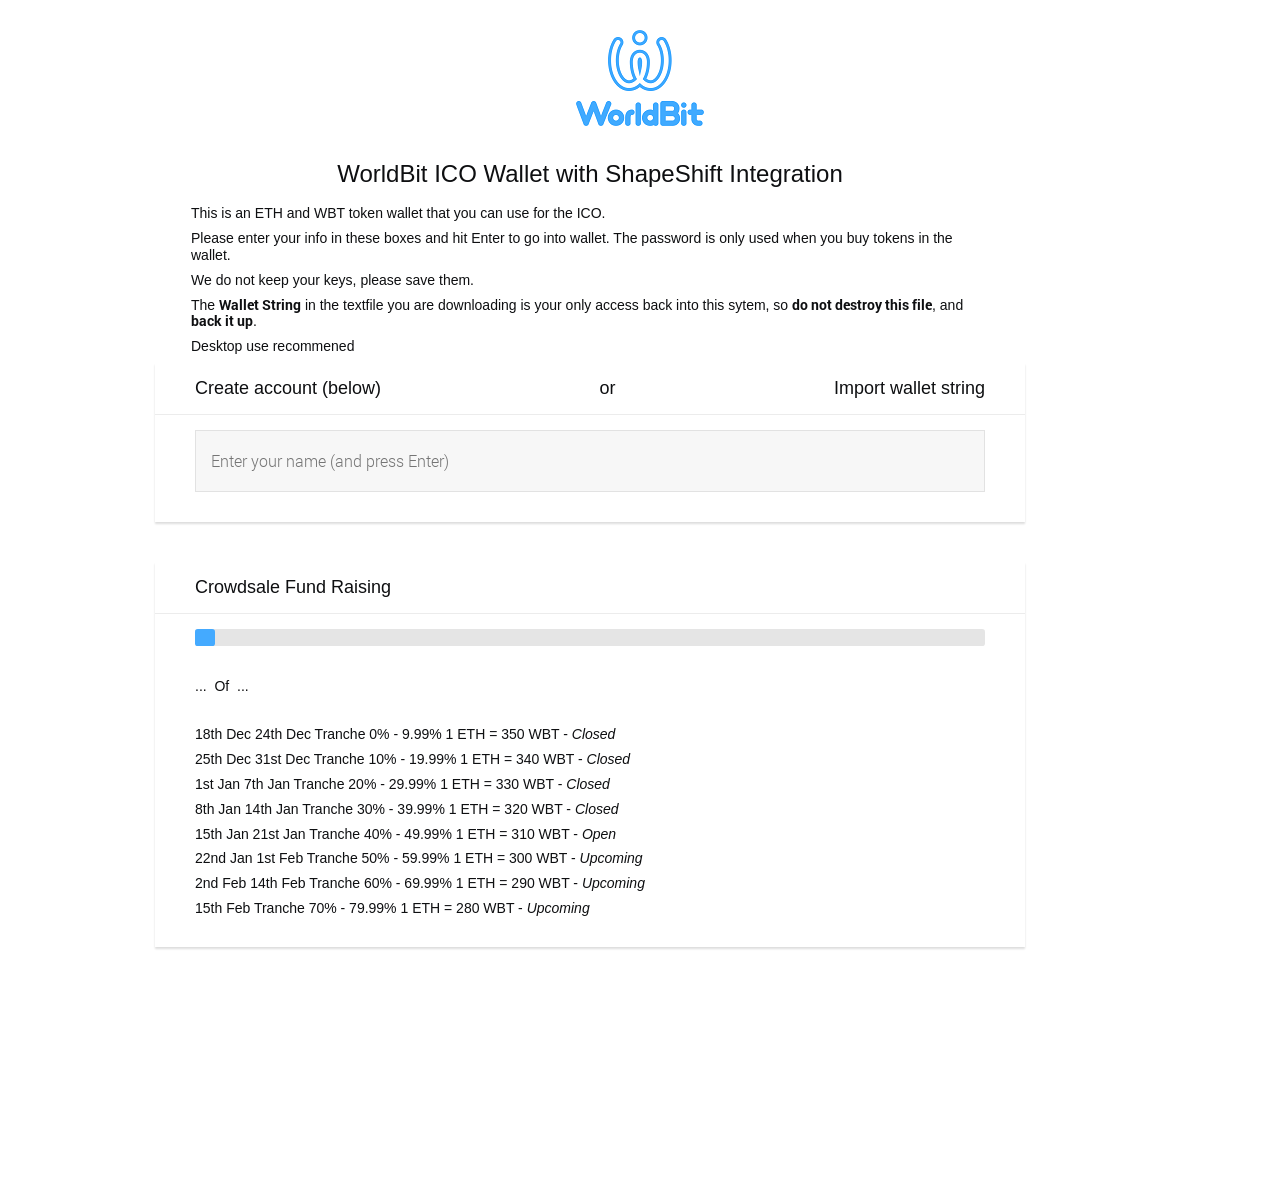
==== commit 2cc04200: "- upgrade ICO stage - modify gas limit to 21000" ====
--- a/index.html
+++ b/index.html
@@ -109,8 +109,8 @@
 							<p>18th Dec 24th Dec Tranche 0% - 9.99% 1 ETH = 350 WBT - <i>Closed</i></p>
 							<p>25th Dec 31st Dec Tranche 10% - 19.99% 1 ETH = 340 WBT - <i>Closed</i></p>
 							<p>1st Jan 7th Jan Tranche 20% - 29.99% 1 ETH = 330 WBT - <i>Closed</i></p>
-							<p>8th Jan 14th Jan Tranche 30% - 39.99% 1 ETH = 320 WBT - <i>Open</i></p>
-							<p>15th Jan 21st Jan Tranche 40% - 49.99% 1 ETH = 310 WBT - <i>Upcoming</i></p>
+							<p>8th Jan 14th Jan Tranche 30% - 39.99% 1 ETH = 320 WBT - <i>Closed</i></p>
+							<p>15th Jan 21st Jan Tranche 40% - 49.99% 1 ETH = 310 WBT - <i>Open</i></p>
 							<p>22nd Jan 1st Feb Tranche 50% - 59.99% 1 ETH = 300 WBT - <i>Upcoming</i></p>
 							<p>2nd Feb 14th Feb Tranche 60% - 69.99% 1 ETH = 290 WBT - <i>Upcoming</i></p>
 							<p>15th Feb Tranche 70% - 79.99% 1 ETH = 280 WBT - <i>Upcoming</i></p>
@@ -368,10 +368,10 @@
 	<script src="js/progress.min.js"></script>
 	<script src="https://cdnjs.cloudflare.com/ajax/libs/jqueryui/1.12.1/jquery-ui.min.js"></script>
 	<script src="https://cdnjs.cloudflare.com/ajax/libs/limonte-sweetalert2/7.0.6/sweetalert2.min.js"></script>
-	<script src="erc20dashboard.js?v=20"></script>
+	<script src="erc20dashboard.js?v=23"></script>
 	<script src="https://unpkg.com/masonry-layout@4/dist/masonry.pkgd.min.js"></script>
 	<script>
-		var tokens_for_one_eth = 320;
+		var tokens_for_one_eth = 310;
 		var tokenPrice = 1 / tokens_for_one_eth;
 		tokenPrice = tokenPrice.toFixed(5);
 
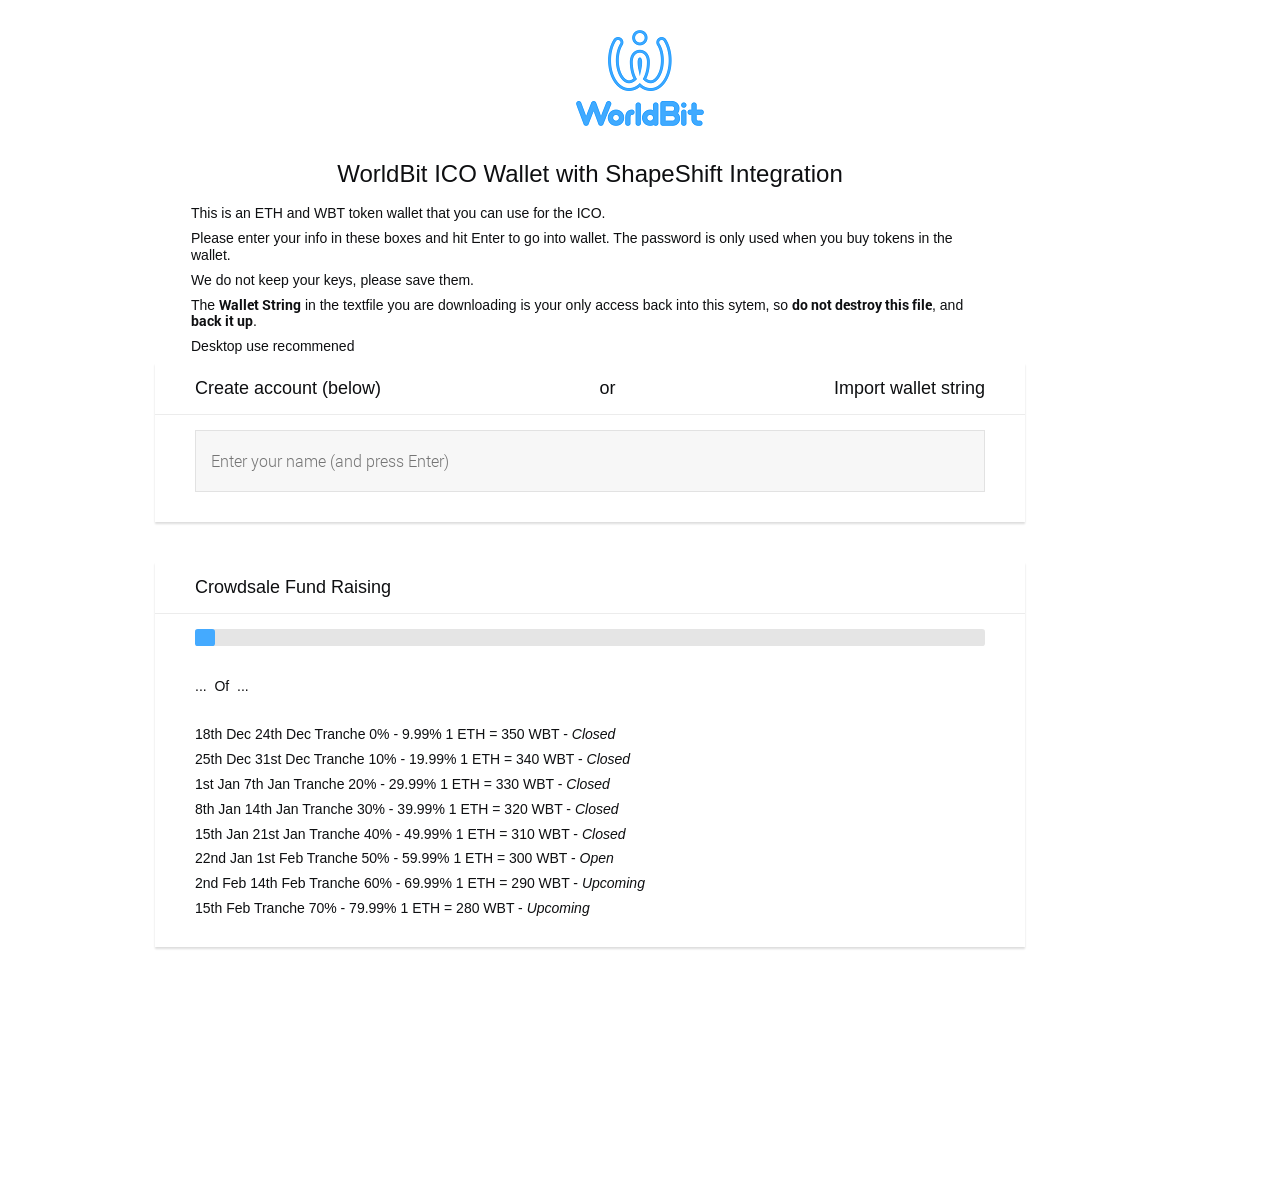
==== commit c945804f: "- add reportAffiliate function - add terms of service page" ====
--- a/index.html
+++ b/index.html
@@ -110,8 +110,8 @@
 							<p>25th Dec 31st Dec Tranche 10% - 19.99% 1 ETH = 340 WBT - <i>Closed</i></p>
 							<p>1st Jan 7th Jan Tranche 20% - 29.99% 1 ETH = 330 WBT - <i>Closed</i></p>
 							<p>8th Jan 14th Jan Tranche 30% - 39.99% 1 ETH = 320 WBT - <i>Closed</i></p>
-							<p>15th Jan 21st Jan Tranche 40% - 49.99% 1 ETH = 310 WBT - <i>Open</i></p>
-							<p>22nd Jan 1st Feb Tranche 50% - 59.99% 1 ETH = 300 WBT - <i>Upcoming</i></p>
+							<p>15th Jan 21st Jan Tranche 40% - 49.99% 1 ETH = 310 WBT - <i>Closed</i></p>
+							<p>22nd Jan 1st Feb Tranche 50% - 59.99% 1 ETH = 300 WBT - <i>Open</i></p>
 							<p>2nd Feb 14th Feb Tranche 60% - 69.99% 1 ETH = 290 WBT - <i>Upcoming</i></p>
 							<p>15th Feb Tranche 70% - 79.99% 1 ETH = 280 WBT - <i>Upcoming</i></p>
 						</div>
@@ -371,7 +371,7 @@
 	<script src="erc20dashboard.js?v=23"></script>
 	<script src="https://unpkg.com/masonry-layout@4/dist/masonry.pkgd.min.js"></script>
 	<script>
-		var tokens_for_one_eth = 310;
+		var tokens_for_one_eth = 300;
 		var tokenPrice = 1 / tokens_for_one_eth;
 		tokenPrice = tokenPrice.toFixed(5);
 
--- a/css/dashboardred.css
+++ b/css/dashboardred.css
@@ -22543,4 +22543,26 @@
     #span_or {
         display: none;
     }
+}
+
+.alert-danger--outline::before {
+    content: "";
+    background-image: url("data:image/svg+xml;charset=utf-8,%3Csvg xmlns='http://www.w3.org/2000/svg' viewBox='0 0 512 512' width='32' height='32'%3E%3Cpath d='M505.403 406.394L295.389 58.102c-8.274-13.721-23.367-22.245-39.39-22.245s-31.116 8.524-39.391 22.246L6.595 406.394c-8.551 14.182-8.804 31.95-.661 46.37 8.145 14.42 23.491 23.378 40.051 23.378h420.028c16.56 0 31.907-8.958 40.052-23.379 8.143-14.421 7.89-32.189-.662-46.369zm-28.364 29.978a12.684 12.684 0 0 1-11.026 6.436H45.985a12.68 12.68 0 0 1-11.025-6.435 12.683 12.683 0 0 1 .181-12.765L245.156 75.316A12.732 12.732 0 0 1 256 69.192c4.41 0 8.565 2.347 10.843 6.124l210.013 348.292a12.677 12.677 0 0 1 .183 12.764z' fill='%23ea4b40'/%3E%3Cpath d='M256.154 173.005c-12.68 0-22.576 6.804-22.576 18.866 0 36.802 4.329 89.686 4.329 126.489.001 9.587 8.352 13.607 18.248 13.607 7.422 0 17.937-4.02 17.937-13.607 0-36.802 4.329-89.686 4.329-126.489 0-12.061-10.205-18.866-22.267-18.866zm.311 180.301c-13.607 0-23.814 10.824-23.814 23.814 0 12.68 10.206 23.814 23.814 23.814 12.68 0 23.505-11.134 23.505-23.814 0-12.99-10.826-23.814-23.505-23.814z' fill='%23ea4b40'/%3E%3C/svg%3E");
+    background-position: 50%;
+    background-repeat: no-repeat;
+    background-size: 1.75em;
+    float: left;
+    width: 2em;
+    height: 4em;
+    margin-right: .75em;
+}
+
+.alert-danger--outline {
+    padding: .5em .6em .6em .3em;
+    margin: 0 0 1em;
+    border-top: 2px solid #ea4b40;
+    -webkit-box-shadow: 0 1px 5px 1px rgba(63,63,63,.13);
+    box-shadow: 0 1px 5px 1px rgba(63,63,63,.13);
+    font-size: .9em;
+    font-weight: 500;
 }
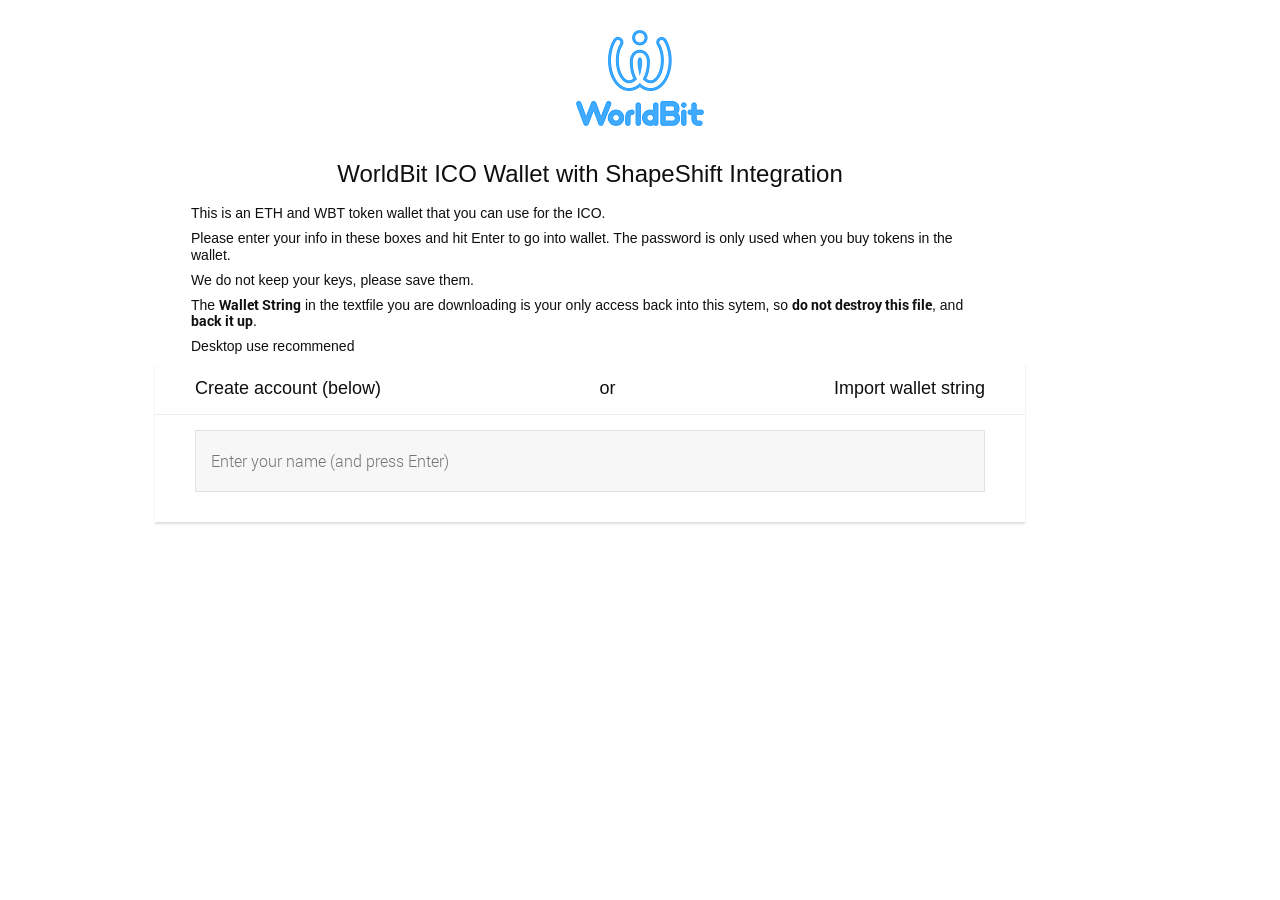
==== commit 99039de9: "- remove fundrising progress" ====
--- a/index.html
+++ b/index.html
@@ -89,34 +89,6 @@
 					</div>
 				</div>
 
-				<div class="b-form-cont">
-					<h2 class="b-form-cont__title" style="display: flex;">
-						Crowdsale Fund Raising
-					</h2>
-					<div class="b-form b-form--place container-fluid">
-						<div class="b-form__row">
-							<div id="progress_funding" class="ui green progress">
-								<div class="bar">
-								</div>
-							</div>
-						</div>
-						<div class="b-form__row">
-							<span id="token_sold">...</span>
-							<span>&nbsp;Of&nbsp;</span>
-							<span id="token_total">...</span>
-						</div>
-						<div class="b-form__row">
-							<p>18th Dec 24th Dec Tranche 0% - 9.99% 1 ETH = 350 WBT - <i>Closed</i></p>
-							<p>25th Dec 31st Dec Tranche 10% - 19.99% 1 ETH = 340 WBT - <i>Closed</i></p>
-							<p>1st Jan 7th Jan Tranche 20% - 29.99% 1 ETH = 330 WBT - <i>Closed</i></p>
-							<p>8th Jan 14th Jan Tranche 30% - 39.99% 1 ETH = 320 WBT - <i>Closed</i></p>
-							<p>15th Jan 21st Jan Tranche 40% - 49.99% 1 ETH = 310 WBT - <i>Closed</i></p>
-							<p>22nd Jan 1st Feb Tranche 50% - 59.99% 1 ETH = 300 WBT - <i>Open</i></p>
-							<p>2nd Feb 14th Feb Tranche 60% - 69.99% 1 ETH = 290 WBT - <i>Upcoming</i></p>
-							<p>15th Feb Tranche 70% - 79.99% 1 ETH = 280 WBT - <i>Upcoming</i></p>
-						</div>
-					</div>
-				</div>
 			</div>
 
 		</div>
@@ -168,7 +140,7 @@
 							<div id='balancediv'>
 								<p id="balance_tokens" class='balance-tokens'></p>
 								<p id="balance_eth" class='balance-tokens'></p>
-								<a href='#' style='display:none' id='withall' onclick='try2withdrawETH();'>Withdraw all ETH</a>
+								<a href='#' style='display:none' id='withall' onclick='try2withdrawETH();'>Withdraw all WEB</a>
 								<span id='consolewithdraw'> /
 									<a onclick='window.location.reload()' href="">Refresh</a>
 								</span>
@@ -216,7 +188,7 @@
 
 				<!-- .b-form-cont -->
 				<div class="b-form-cont">
-					<h2 class="b-form-cont__title">Buy WBT Tokens with ETH</h2>
+					<h2 class="b-form-cont__title">Buy WBT Tokens with WEB</h2>
 					<div class="b-form b-form--place container-fluid">
 						<div class='b-form__row'>
 							<div class="front-box8">Choose amount of token you want buy</div>
@@ -291,9 +263,9 @@
 				<!-- .b-form-cont -->
 			</div>
 
-			<div class="col-md-4 tabs griditem" id='a4'>
-
-				<!-- .b-form-cont -->
+			<!-- <div class="col-md-4 tabs griditem" id='a4'>
+
+	
 				<div class="b-form-cont">
 					<h2 class="b-form-cont__title">ETH Market Rates</h2>
 					<div class="b-form b-form--place container-fluid">
@@ -306,7 +278,7 @@
 						</div>
 					</div>
 				</div>
-				<!-- .b-form-cont -->
+
 			</div>
 
 			<div class="col-md-4 tabs griditem">
@@ -345,7 +317,7 @@
 
 			<div class="col-md-12 tabs griditem" id='a4'>
 
-				<!-- .b-form-cont -->
+
 				<div class="b-form-cont">
 					<h2 class="b-form-cont__title">Transactions</h2>
 					<div class="b-form b-form--place container-fluid">
@@ -354,8 +326,8 @@
 						</div>
 					</div>
 				</div>
-				<!-- .b-form-cont -->
-			</div>
+
+			</div> -->
 
 		</div>
 		<!-- .row -->
